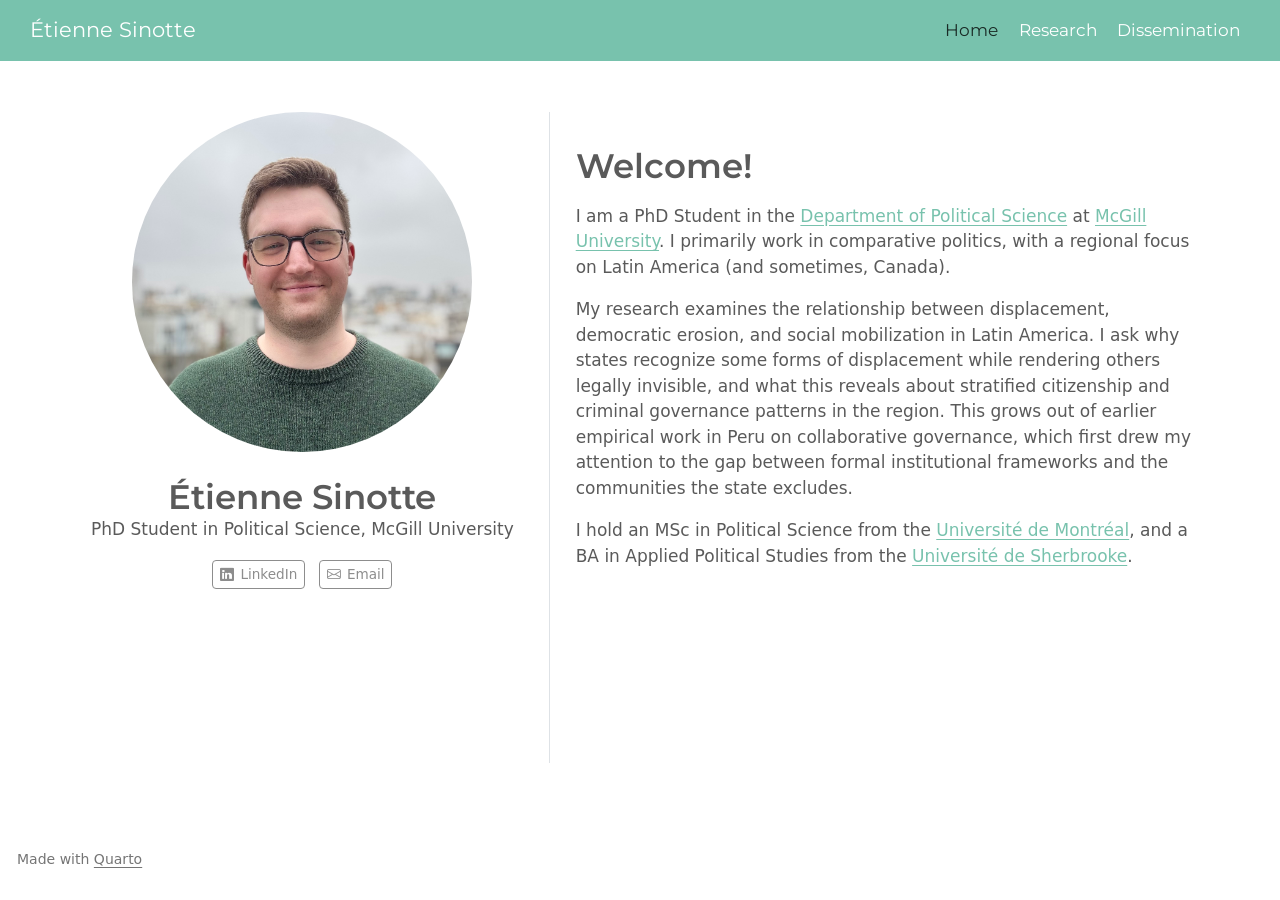
==== docs/index.html @ b6ebe24f "add dissemination page and posts" ====
<!DOCTYPE html>
<html xmlns="http://www.w3.org/1999/xhtml" lang="en" xml:lang="en"><head>

<meta charset="utf-8">
<meta name="generator" content="quarto-1.4.555">

<meta name="viewport" content="width=device-width, initial-scale=1.0, user-scalable=yes">

<meta name="description" content="PhD Student in Political Science, McGill University">

<title>Étienne Sinotte</title>
<style>
code{white-space: pre-wrap;}
span.smallcaps{font-variant: small-caps;}
div.columns{display: flex; gap: min(4vw, 1.5em);}
div.column{flex: auto; overflow-x: auto;}
div.hanging-indent{margin-left: 1.5em; text-indent: -1.5em;}
ul.task-list{list-style: none;}
ul.task-list li input[type="checkbox"] {
  width: 0.8em;
  margin: 0 0.8em 0.2em -1em; /* quarto-specific, see https://github.com/quarto-dev/quarto-cli/issues/4556 */ 
  vertical-align: middle;
}
</style>


<script src="site_libs/quarto-nav/quarto-nav.js"></script>
<script src="site_libs/clipboard/clipboard.min.js"></script>
<script src="site_libs/quarto-html/quarto.js"></script>
<script src="site_libs/quarto-html/popper.min.js"></script>
<script src="site_libs/quarto-html/tippy.umd.min.js"></script>
<link href="site_libs/quarto-html/tippy.css" rel="stylesheet">
<link href="site_libs/quarto-html/quarto-syntax-highlighting.css" rel="stylesheet" id="quarto-text-highlighting-styles">
<script src="site_libs/bootstrap/bootstrap.min.js"></script>
<link href="site_libs/bootstrap/bootstrap-icons.css" rel="stylesheet">
<link href="site_libs/bootstrap/bootstrap.min.css" rel="stylesheet" id="quarto-bootstrap" data-mode="light">
<script id="quarto-search-options" type="application/json">{
  "language": {
    "search-no-results-text": "No results",
    "search-matching-documents-text": "matching documents",
    "search-copy-link-title": "Copy link to search",
    "search-hide-matches-text": "Hide additional matches",
    "search-more-match-text": "more match in this document",
    "search-more-matches-text": "more matches in this document",
    "search-clear-button-title": "Clear",
    "search-text-placeholder": "",
    "search-detached-cancel-button-title": "Cancel",
    "search-submit-button-title": "Submit",
    "search-label": "Search"
  }
}</script>


</head>

<body class="nav-fixed">

<div id="quarto-search-results"></div>
  <header id="quarto-header" class="headroom fixed-top">
    <nav class="navbar navbar-expand-lg " data-bs-theme="dark">
      <div class="navbar-container container-fluid">
      <div class="navbar-brand-container mx-auto">
    <a class="navbar-brand" href="./index.html">
    <span class="navbar-title">Étienne Sinotte</span>
    </a>
  </div>
          <button class="navbar-toggler" type="button" data-bs-toggle="collapse" data-bs-target="#navbarCollapse" aria-controls="navbarCollapse" aria-expanded="false" aria-label="Toggle navigation" onclick="if (window.quartoToggleHeadroom) { window.quartoToggleHeadroom(); }">
  <span class="navbar-toggler-icon"></span>
</button>
          <div class="collapse navbar-collapse" id="navbarCollapse">
            <ul class="navbar-nav navbar-nav-scroll ms-auto">
  <li class="nav-item">
    <a class="nav-link active" href="./index.html" aria-current="page"> 
<span class="menu-text">Home</span></a>
  </li>  
  <li class="nav-item">
    <a class="nav-link" href="./research.html"> 
<span class="menu-text">Research</span></a>
  </li>  
  <li class="nav-item">
    <a class="nav-link" href="./dissemination.html"> 
<span class="menu-text">Dissemination</span></a>
  </li>  
</ul>
          </div> <!-- /navcollapse -->
          <div class="quarto-navbar-tools">
</div>
      </div> <!-- /container-fluid -->
    </nav>
</header>
<!-- content -->
<div id="quarto-content" class="quarto-container page-columns page-rows-contents page-layout-full page-navbar">
<!-- sidebar -->
<!-- margin-sidebar -->
    
<!-- main -->
<div class="quarto-about-trestles content column-page">
  <div class="about-entity">
    <img src="assets/main_photo.jpeg" class="about-image
  round " style="height: 20em; width: 20em;">
<header id="title-block-header" class="quarto-title-block default">
<div class="quarto-title">
<h1 class="title">Étienne Sinotte</h1>
</div>
<div>
  <div class="description">
    PhD Student in Political Science, McGill University
  </div>
</div>
<div class="quarto-title-meta column-page">
  </div>
</header>
    <div class="about-links">
  <a href="https://www.linkedin.com/in/etiennesinotte/" class="about-link" rel="" target="">
    <i class="bi bi-linkedin"></i>
     <span class="about-link-text">LinkedIn</span>
  </a>
  <a href="mailto:etienne.sinotte@mail.mcgill.ca" class="about-link" rel="" target="">
    <i class="bi bi-envelope"></i>
     <span class="about-link-text">Email</span>
  </a>
</div>
  </div>
  <div class="about-contents"><main class="content column-page" id="quarto-document-content">
<section id="welcome" class="level1">
<h1>Welcome!</h1>
<p>I am a PhD Student in the <a href="https://www.mcgill.ca/politicalscience/">Department of Political Science</a> at <a href="https://www.mcgill.ca/">McGill University</a>. I primarily work in comparative politics, with a regional focus on Latin America (and sometimes, Canada).</p>
<p>My research examines the relationship between displacement, democratic erosion, and social mobilization in Latin America. I ask why states recognize some forms of displacement while rendering others legally invisible, and what this reveals about stratified citizenship and criminal governance patterns in the region. This grows out of earlier empirical work in Peru on collaborative governance, which first drew my attention to the gap between formal institutional frameworks and the communities the state excludes.</p>
<p>I hold an MSc in Political Science from the <a href="https://pol.umontreal.ca/accueil/">Université de Montréal</a>, and a BA in Applied Political Studies from the <a href="https://www.usherbrooke.ca/politique-appliquee/">Université de Sherbrooke</a>.</p>


</section>
</main></div>
</div>
 <!-- /main -->
<script id="quarto-html-after-body" type="application/javascript">
window.document.addEventListener("DOMContentLoaded", function (event) {
  const toggleBodyColorMode = (bsSheetEl) => {
    const mode = bsSheetEl.getAttribute("data-mode");
    const bodyEl = window.document.querySelector("body");
    if (mode === "dark") {
      bodyEl.classList.add("quarto-dark");
      bodyEl.classList.remove("quarto-light");
    } else {
      bodyEl.classList.add("quarto-light");
      bodyEl.classList.remove("quarto-dark");
    }
  }
  const toggleBodyColorPrimary = () => {
    const bsSheetEl = window.document.querySelector("link#quarto-bootstrap");
    if (bsSheetEl) {
      toggleBodyColorMode(bsSheetEl);
    }
  }
  toggleBodyColorPrimary();  
  const isCodeAnnotation = (el) => {
    for (const clz of el.classList) {
      if (clz.startsWith('code-annotation-')) {                     
        return true;
      }
    }
    return false;
  }
  const clipboard = new window.ClipboardJS('.code-copy-button', {
    text: function(trigger) {
      const codeEl = trigger.previousElementSibling.cloneNode(true);
      for (const childEl of codeEl.children) {
        if (isCodeAnnotation(childEl)) {
          childEl.remove();
        }
      }
      return codeEl.innerText;
    }
  });
  clipboard.on('success', function(e) {
    // button target
    const button = e.trigger;
    // don't keep focus
    button.blur();
    // flash "checked"
    button.classList.add('code-copy-button-checked');
    var currentTitle = button.getAttribute("title");
    button.setAttribute("title", "Copied!");
    let tooltip;
    if (window.bootstrap) {
      button.setAttribute("data-bs-toggle", "tooltip");
      button.setAttribute("data-bs-placement", "left");
      button.setAttribute("data-bs-title", "Copied!");
      tooltip = new bootstrap.Tooltip(button, 
        { trigger: "manual", 
          customClass: "code-copy-button-tooltip",
          offset: [0, -8]});
      tooltip.show();    
    }
    setTimeout(function() {
      if (tooltip) {
        tooltip.hide();
        button.removeAttribute("data-bs-title");
        button.removeAttribute("data-bs-toggle");
        button.removeAttribute("data-bs-placement");
      }
      button.setAttribute("title", currentTitle);
      button.classList.remove('code-copy-button-checked');
    }, 1000);
    // clear code selection
    e.clearSelection();
  });
    var localhostRegex = new RegExp(/^(?:http|https):\/\/localhost\:?[0-9]*\//);
    var mailtoRegex = new RegExp(/^mailto:/);
      var filterRegex = new RegExp('/' + window.location.host + '/');
    var isInternal = (href) => {
        return filterRegex.test(href) || localhostRegex.test(href) || mailtoRegex.test(href);
    }
    // Inspect non-navigation links and adorn them if external
 	var links = window.document.querySelectorAll('a[href]:not(.nav-link):not(.navbar-brand):not(.toc-action):not(.sidebar-link):not(.sidebar-item-toggle):not(.pagination-link):not(.no-external):not([aria-hidden]):not(.dropdown-item):not(.quarto-navigation-tool)');
    for (var i=0; i<links.length; i++) {
      const link = links[i];
      if (!isInternal(link.href)) {
        // undo the damage that might have been done by quarto-nav.js in the case of
        // links that we want to consider external
        if (link.dataset.originalHref !== undefined) {
          link.href = link.dataset.originalHref;
        }
      }
    }
  function tippyHover(el, contentFn, onTriggerFn, onUntriggerFn) {
    const config = {
      allowHTML: true,
      maxWidth: 500,
      delay: 100,
      arrow: false,
      appendTo: function(el) {
          return el.parentElement;
      },
      interactive: true,
      interactiveBorder: 10,
      theme: 'quarto',
      placement: 'bottom-start',
    };
    if (contentFn) {
      config.content = contentFn;
    }
    if (onTriggerFn) {
      config.onTrigger = onTriggerFn;
    }
    if (onUntriggerFn) {
      config.onUntrigger = onUntriggerFn;
    }
    window.tippy(el, config); 
  }
  const noterefs = window.document.querySelectorAll('a[role="doc-noteref"]');
  for (var i=0; i<noterefs.length; i++) {
    const ref = noterefs[i];
    tippyHover(ref, function() {
      // use id or data attribute instead here
      let href = ref.getAttribute('data-footnote-href') || ref.getAttribute('href');
      try { href = new URL(href).hash; } catch {}
      const id = href.replace(/^#\/?/, "");
      const note = window.document.getElementById(id);
      if (note) {
        return note.innerHTML;
      } else {
        return "";
      }
    });
  }
  const xrefs = window.document.querySelectorAll('a.quarto-xref');
  const processXRef = (id, note) => {
    // Strip column container classes
    const stripColumnClz = (el) => {
      el.classList.remove("page-full", "page-columns");
      if (el.children) {
        for (const child of el.children) {
          stripColumnClz(child);
        }
      }
    }
    stripColumnClz(note)
    if (id === null || id.startsWith('sec-')) {
      // Special case sections, only their first couple elements
      const container = document.createElement("div");
      if (note.children && note.children.length > 2) {
        container.appendChild(note.children[0].cloneNode(true));
        for (let i = 1; i < note.children.length; i++) {
          const child = note.children[i];
          if (child.tagName === "P" && child.innerText === "") {
            continue;
          } else {
            container.appendChild(child.cloneNode(true));
            break;
          }
        }
        if (window.Quarto?.typesetMath) {
          window.Quarto.typesetMath(container);
        }
        return container.innerHTML
      } else {
        if (window.Quarto?.typesetMath) {
          window.Quarto.typesetMath(note);
        }
        return note.innerHTML;
      }
    } else {
      // Remove any anchor links if they are present
      const anchorLink = note.querySelector('a.anchorjs-link');
      if (anchorLink) {
        anchorLink.remove();
      }
      if (window.Quarto?.typesetMath) {
        window.Quarto.typesetMath(note);
      }
      // TODO in 1.5, we should make sure this works without a callout special case
      if (note.classList.contains("callout")) {
        return note.outerHTML;
      } else {
        return note.innerHTML;
      }
    }
  }
  for (var i=0; i<xrefs.length; i++) {
    const xref = xrefs[i];
    tippyHover(xref, undefined, function(instance) {
      instance.disable();
      let url = xref.getAttribute('href');
      let hash = undefined; 
      if (url.startsWith('#')) {
        hash = url;
      } else {
        try { hash = new URL(url).hash; } catch {}
      }
      if (hash) {
        const id = hash.replace(/^#\/?/, "");
        const note = window.document.getElementById(id);
        if (note !== null) {
          try {
            const html = processXRef(id, note.cloneNode(true));
            instance.setContent(html);
          } finally {
            instance.enable();
            instance.show();
          }
        } else {
          // See if we can fetch this
          fetch(url.split('#')[0])
          .then(res => res.text())
          .then(html => {
            const parser = new DOMParser();
            const htmlDoc = parser.parseFromString(html, "text/html");
            const note = htmlDoc.getElementById(id);
            if (note !== null) {
              const html = processXRef(id, note);
              instance.setContent(html);
            } 
          }).finally(() => {
            instance.enable();
            instance.show();
          });
        }
      } else {
        // See if we can fetch a full url (with no hash to target)
        // This is a special case and we should probably do some content thinning / targeting
        fetch(url)
        .then(res => res.text())
        .then(html => {
          const parser = new DOMParser();
          const htmlDoc = parser.parseFromString(html, "text/html");
          const note = htmlDoc.querySelector('main.content');
          if (note !== null) {
            // This should only happen for chapter cross references
            // (since there is no id in the URL)
            // remove the first header
            if (note.children.length > 0 && note.children[0].tagName === "HEADER") {
              note.children[0].remove();
            }
            const html = processXRef(null, note);
            instance.setContent(html);
          } 
        }).finally(() => {
          instance.enable();
          instance.show();
        });
      }
    }, function(instance) {
    });
  }
      let selectedAnnoteEl;
      const selectorForAnnotation = ( cell, annotation) => {
        let cellAttr = 'data-code-cell="' + cell + '"';
        let lineAttr = 'data-code-annotation="' +  annotation + '"';
        const selector = 'span[' + cellAttr + '][' + lineAttr + ']';
        return selector;
      }
      const selectCodeLines = (annoteEl) => {
        const doc = window.document;
        const targetCell = annoteEl.getAttribute("data-target-cell");
        const targetAnnotation = annoteEl.getAttribute("data-target-annotation");
        const annoteSpan = window.document.querySelector(selectorForAnnotation(targetCell, targetAnnotation));
        const lines = annoteSpan.getAttribute("data-code-lines").split(",");
        const lineIds = lines.map((line) => {
          return targetCell + "-" + line;
        })
        let top = null;
        let height = null;
        let parent = null;
        if (lineIds.length > 0) {
            //compute the position of the single el (top and bottom and make a div)
            const el = window.document.getElementById(lineIds[0]);
            top = el.offsetTop;
            height = el.offsetHeight;
            parent = el.parentElement.parentElement;
          if (lineIds.length > 1) {
            const lastEl = window.document.getElementById(lineIds[lineIds.length - 1]);
            const bottom = lastEl.offsetTop + lastEl.offsetHeight;
            height = bottom - top;
          }
          if (top !== null && height !== null && parent !== null) {
            // cook up a div (if necessary) and position it 
            let div = window.document.getElementById("code-annotation-line-highlight");
            if (div === null) {
              div = window.document.createElement("div");
              div.setAttribute("id", "code-annotation-line-highlight");
              div.style.position = 'absolute';
              parent.appendChild(div);
            }
            div.style.top = top - 2 + "px";
            div.style.height = height + 4 + "px";
            div.style.left = 0;
            let gutterDiv = window.document.getElementById("code-annotation-line-highlight-gutter");
            if (gutterDiv === null) {
              gutterDiv = window.document.createElement("div");
              gutterDiv.setAttribute("id", "code-annotation-line-highlight-gutter");
              gutterDiv.style.position = 'absolute';
              const codeCell = window.document.getElementById(targetCell);
              const gutter = codeCell.querySelector('.code-annotation-gutter');
              gutter.appendChild(gutterDiv);
            }
            gutterDiv.style.top = top - 2 + "px";
            gutterDiv.style.height = height + 4 + "px";
          }
          selectedAnnoteEl = annoteEl;
        }
      };
      const unselectCodeLines = () => {
        const elementsIds = ["code-annotation-line-highlight", "code-annotation-line-highlight-gutter"];
        elementsIds.forEach((elId) => {
          const div = window.document.getElementById(elId);
          if (div) {
            div.remove();
          }
        });
        selectedAnnoteEl = undefined;
      };
        // Handle positioning of the toggle
    window.addEventListener(
      "resize",
      throttle(() => {
        elRect = undefined;
        if (selectedAnnoteEl) {
          selectCodeLines(selectedAnnoteEl);
        }
      }, 10)
    );
    function throttle(fn, ms) {
    let throttle = false;
    let timer;
      return (...args) => {
        if(!throttle) { // first call gets through
            fn.apply(this, args);
            throttle = true;
        } else { // all the others get throttled
            if(timer) clearTimeout(timer); // cancel #2
            timer = setTimeout(() => {
              fn.apply(this, args);
              timer = throttle = false;
            }, ms);
        }
      };
    }
      // Attach click handler to the DT
      const annoteDls = window.document.querySelectorAll('dt[data-target-cell]');
      for (const annoteDlNode of annoteDls) {
        annoteDlNode.addEventListener('click', (event) => {
          const clickedEl = event.target;
          if (clickedEl !== selectedAnnoteEl) {
            unselectCodeLines();
            const activeEl = window.document.querySelector('dt[data-target-cell].code-annotation-active');
            if (activeEl) {
              activeEl.classList.remove('code-annotation-active');
            }
            selectCodeLines(clickedEl);
            clickedEl.classList.add('code-annotation-active');
          } else {
            // Unselect the line
            unselectCodeLines();
            clickedEl.classList.remove('code-annotation-active');
          }
        });
      }
  const findCites = (el) => {
    const parentEl = el.parentElement;
    if (parentEl) {
      const cites = parentEl.dataset.cites;
      if (cites) {
        return {
          el,
          cites: cites.split(' ')
        };
      } else {
        return findCites(el.parentElement)
      }
    } else {
      return undefined;
    }
  };
  var bibliorefs = window.document.querySelectorAll('a[role="doc-biblioref"]');
  for (var i=0; i<bibliorefs.length; i++) {
    const ref = bibliorefs[i];
    const citeInfo = findCites(ref);
    if (citeInfo) {
      tippyHover(citeInfo.el, function() {
        var popup = window.document.createElement('div');
        citeInfo.cites.forEach(function(cite) {
          var citeDiv = window.document.createElement('div');
          citeDiv.classList.add('hanging-indent');
          citeDiv.classList.add('csl-entry');
          var biblioDiv = window.document.getElementById('ref-' + cite);
          if (biblioDiv) {
            citeDiv.innerHTML = biblioDiv.innerHTML;
          }
          popup.appendChild(citeDiv);
        });
        return popup.innerHTML;
      });
    }
  }
});
</script>
</div> <!-- /content -->
<footer class="footer">
  <div class="nav-footer">
    <div class="nav-footer-left">
<p>Made with <a href="https://quarto.org/">Quarto</a></p>
</div>   
    <div class="nav-footer-center">
      &nbsp;
    </div>
    <div class="nav-footer-right">
      &nbsp;
    </div>
  </div>
</footer>




</body></html>
---- docs/site_libs/quarto-html/tippy.css ----
.tippy-box[data-animation=fade][data-state=hidden]{opacity:0}[data-tippy-root]{max-width:calc(100vw - 10px)}.tippy-box{position:relative;background-color:#333;color:#fff;border-radius:4px;font-size:14px;line-height:1.4;white-space:normal;outline:0;transition-property:transform,visibility,opacity}.tippy-box[data-placement^=top]>.tippy-arrow{bottom:0}.tippy-box[data-placement^=top]>.tippy-arrow:before{bottom:-7px;left:0;border-width:8px 8px 0;border-top-color:initial;transform-origin:center top}.tippy-box[data-placement^=bottom]>.tippy-arrow{top:0}.tippy-box[data-placement^=bottom]>.tippy-arrow:before{top:-7px;left:0;border-width:0 8px 8px;border-bottom-color:initial;transform-origin:center bottom}.tippy-box[data-placement^=left]>.tippy-arrow{right:0}.tippy-box[data-placement^=left]>.tippy-arrow:before{border-width:8px 0 8px 8px;border-left-color:initial;right:-7px;transform-origin:center left}.tippy-box[data-placement^=right]>.tippy-arrow{left:0}.tippy-box[data-placement^=right]>.tippy-arrow:before{left:-7px;border-width:8px 8px 8px 0;border-right-color:initial;transform-origin:center right}.tippy-box[data-inertia][data-state=visible]{transition-timing-function:cubic-bezier(.54,1.5,.38,1.11)}.tippy-arrow{width:16px;height:16px;color:#333}.tippy-arrow:before{content:"";position:absolute;border-color:transparent;border-style:solid}.tippy-content{position:relative;padding:5px 9px;z-index:1}
---- docs/site_libs/quarto-html/quarto-syntax-highlighting.css ----
/* quarto syntax highlight colors */
:root {
  --quarto-hl-ot-color: #003B4F;
  --quarto-hl-at-color: #657422;
  --quarto-hl-ss-color: #20794D;
  --quarto-hl-an-color: #5E5E5E;
  --quarto-hl-fu-color: #4758AB;
  --quarto-hl-st-color: #20794D;
  --quarto-hl-cf-color: #003B4F;
  --quarto-hl-op-color: #5E5E5E;
  --quarto-hl-er-color: #AD0000;
  --quarto-hl-bn-color: #AD0000;
  --quarto-hl-al-color: #AD0000;
  --quarto-hl-va-color: #111111;
  --quarto-hl-bu-color: inherit;
  --quarto-hl-ex-color: inherit;
  --quarto-hl-pp-color: #AD0000;
  --quarto-hl-in-color: #5E5E5E;
  --quarto-hl-vs-color: #20794D;
  --quarto-hl-wa-color: #5E5E5E;
  --quarto-hl-do-color: #5E5E5E;
  --quarto-hl-im-color: #00769E;
  --quarto-hl-ch-color: #20794D;
  --quarto-hl-dt-color: #AD0000;
  --quarto-hl-fl-color: #AD0000;
  --quarto-hl-co-color: #5E5E5E;
  --quarto-hl-cv-color: #5E5E5E;
  --quarto-hl-cn-color: #8f5902;
  --quarto-hl-sc-color: #5E5E5E;
  --quarto-hl-dv-color: #AD0000;
  --quarto-hl-kw-color: #003B4F;
}

/* other quarto variables */
:root {
  --quarto-font-monospace: SFMono-Regular, Menlo, Monaco, Consolas, "Liberation Mono", "Courier New", monospace;
}

pre > code.sourceCode > span {
  color: #003B4F;
}

code span {
  color: #003B4F;
}

code.sourceCode > span {
  color: #003B4F;
}

div.sourceCode,
div.sourceCode pre.sourceCode {
  color: #003B4F;
}

code span.ot {
  color: #003B4F;
  font-style: inherit;
}

code span.at {
  color: #657422;
  font-style: inherit;
}

code span.ss {
  color: #20794D;
  font-style: inherit;
}

code span.an {
  color: #5E5E5E;
  font-style: inherit;
}

code span.fu {
  color: #4758AB;
  font-style: inherit;
}

code span.st {
  color: #20794D;
  font-style: inherit;
}

code span.cf {
  color: #003B4F;
  font-style: inherit;
}

code span.op {
  color: #5E5E5E;
  font-style: inherit;
}

code span.er {
  color: #AD0000;
  font-style: inherit;
}

code span.bn {
  color: #AD0000;
  font-style: inherit;
}

code span.al {
  color: #AD0000;
  font-style: inherit;
}

code span.va {
  color: #111111;
  font-style: inherit;
}

code span.bu {
  font-style: inherit;
}

code span.ex {
  font-style: inherit;
}

code span.pp {
  color: #AD0000;
  font-style: inherit;
}

code span.in {
  color: #5E5E5E;
  font-style: inherit;
}

code span.vs {
  color: #20794D;
  font-style: inherit;
}

code span.wa {
  color: #5E5E5E;
  font-style: italic;
}

code span.do {
  color: #5E5E5E;
  font-style: italic;
}

code span.im {
  color: #00769E;
  font-style: inherit;
}

code span.ch {
  color: #20794D;
  font-style: inherit;
}

code span.dt {
  color: #AD0000;
  font-style: inherit;
}

code span.fl {
  color: #AD0000;
  font-style: inherit;
}

code span.co {
  color: #5E5E5E;
  font-style: inherit;
}

code span.cv {
  color: #5E5E5E;
  font-style: italic;
}

code span.cn {
  color: #8f5902;
  font-style: inherit;
}

code span.sc {
  color: #5E5E5E;
  font-style: inherit;
}

code span.dv {
  color: #AD0000;
  font-style: inherit;
}

code span.kw {
  color: #003B4F;
  font-style: inherit;
}

.prevent-inlining {
  content: "</";
}

/*# sourceMappingURL=debc5d5d77c3f9108843748ff7464032.css.map */
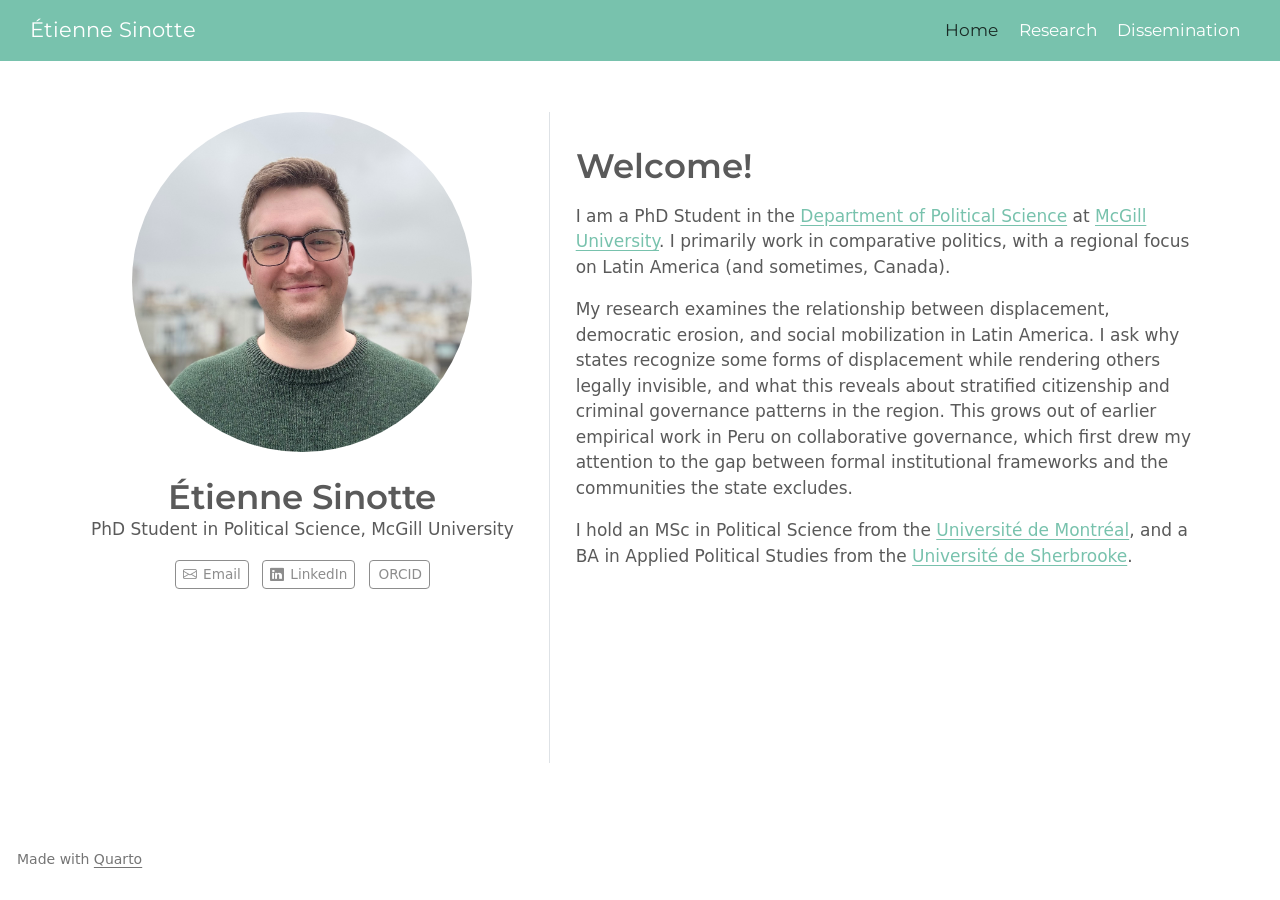
==== commit d92b48b8: "corrections research page" ====
--- a/docs/index.html
+++ b/docs/index.html
@@ -111,13 +111,17 @@
   </div>
 </header>
     <div class="about-links">
+  <a href="mailto:etienne.sinotte@mail.mcgill.ca" class="about-link" rel="" target="">
+    <i class="bi bi-envelope"></i>
+     <span class="about-link-text">Email</span>
+  </a>
   <a href="https://www.linkedin.com/in/etiennesinotte/" class="about-link" rel="" target="">
     <i class="bi bi-linkedin"></i>
      <span class="about-link-text">LinkedIn</span>
   </a>
-  <a href="mailto:etienne.sinotte@mail.mcgill.ca" class="about-link" rel="" target="">
-    <i class="bi bi-envelope"></i>
-     <span class="about-link-text">Email</span>
+  <a href="https://orcid.org/0000-0002-1198-8232" class="about-link" rel="" target="">
+    <i class="bi bi-orcid"></i>
+     <span class="about-link-text">ORCID</span>
   </a>
 </div>
   </div>
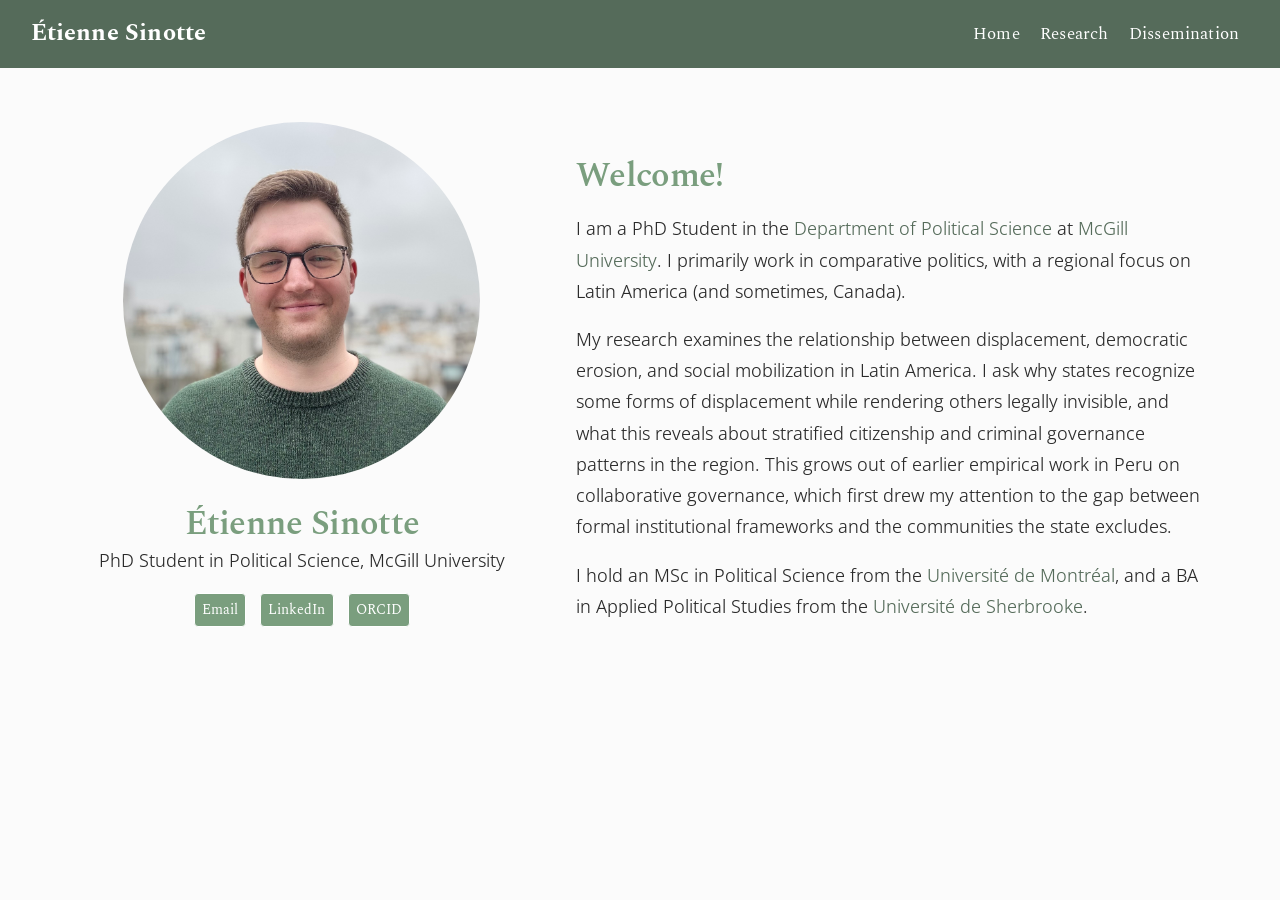
==== commit b53f4d45: "graphic overhaul" ====
--- a/docs/index.html
+++ b/docs/index.html
@@ -540,19 +540,6 @@
 });
 </script>
 </div> <!-- /content -->
-<footer class="footer">
-  <div class="nav-footer">
-    <div class="nav-footer-left">
-<p>Made with <a href="https://quarto.org/">Quarto</a></p>
-</div>   
-    <div class="nav-footer-center">
-      &nbsp;
-    </div>
-    <div class="nav-footer-right">
-      &nbsp;
-    </div>
-  </div>
-</footer>
 
 
 
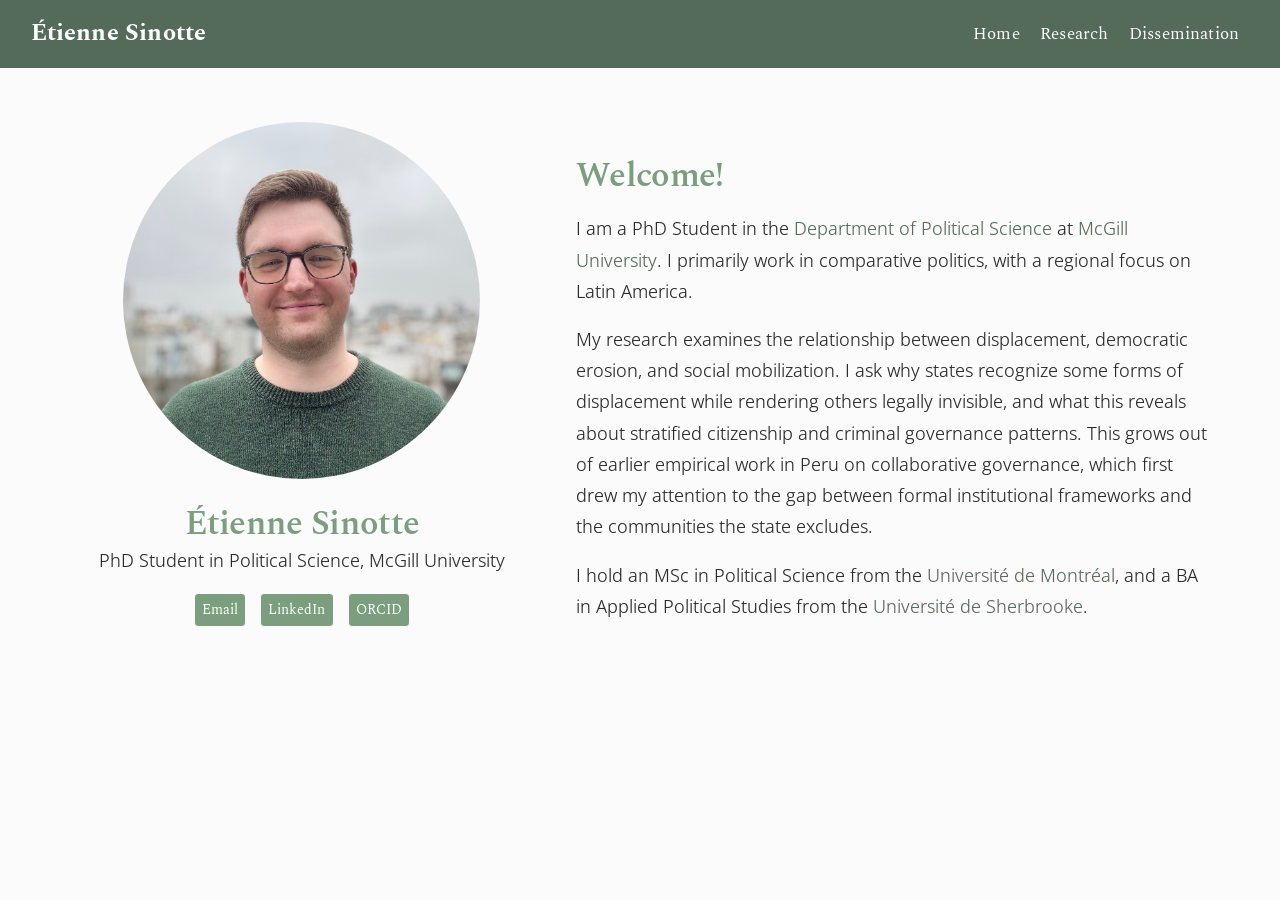
==== commit 0f746707: "graphic overhaul" ====
--- a/docs/index.html
+++ b/docs/index.html
@@ -128,8 +128,8 @@
   <div class="about-contents"><main class="content column-page" id="quarto-document-content">
 <section id="welcome" class="level1">
 <h1>Welcome!</h1>
-<p>I am a PhD Student in the <a href="https://www.mcgill.ca/politicalscience/">Department of Political Science</a> at <a href="https://www.mcgill.ca/">McGill University</a>. I primarily work in comparative politics, with a regional focus on Latin America (and sometimes, Canada).</p>
-<p>My research examines the relationship between displacement, democratic erosion, and social mobilization in Latin America. I ask why states recognize some forms of displacement while rendering others legally invisible, and what this reveals about stratified citizenship and criminal governance patterns in the region. This grows out of earlier empirical work in Peru on collaborative governance, which first drew my attention to the gap between formal institutional frameworks and the communities the state excludes.</p>
+<p>I am a PhD Student in the <a href="https://www.mcgill.ca/politicalscience/">Department of Political Science</a> at <a href="https://www.mcgill.ca/">McGill University</a>. I primarily work in comparative politics, with a regional focus on Latin America.</p>
+<p>My research examines the relationship between displacement, democratic erosion, and social mobilization. I ask why states recognize some forms of displacement while rendering others legally invisible, and what this reveals about stratified citizenship and criminal governance patterns. This grows out of earlier empirical work in Peru on collaborative governance, which first drew my attention to the gap between formal institutional frameworks and the communities the state excludes.</p>
 <p>I hold an MSc in Political Science from the <a href="https://pol.umontreal.ca/accueil/">Université de Montréal</a>, and a BA in Applied Political Studies from the <a href="https://www.usherbrooke.ca/politique-appliquee/">Université de Sherbrooke</a>.</p>
 
 
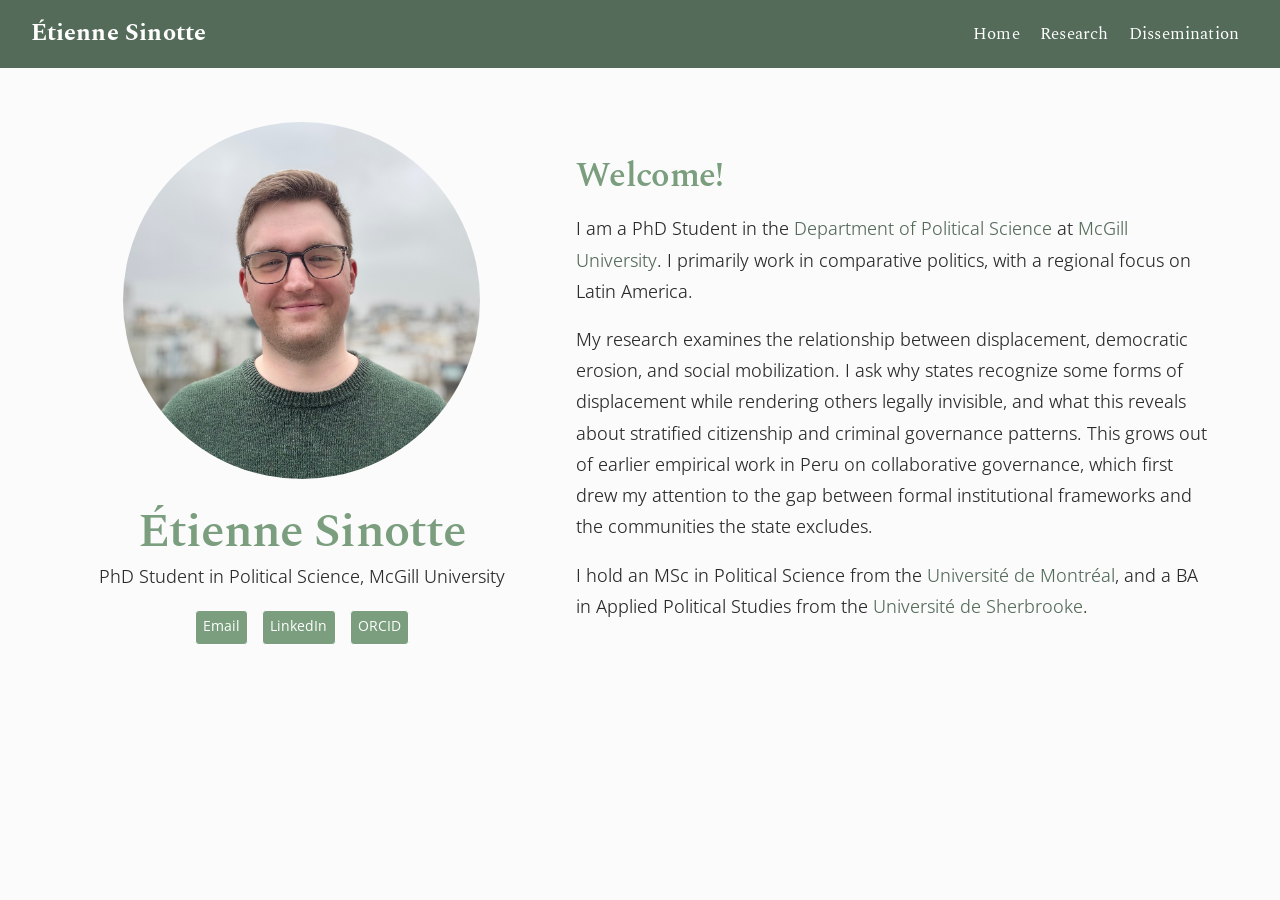
==== commit a3f931de: "favicon" ====
--- a/docs/index.html
+++ b/docs/index.html
@@ -25,6 +25,7 @@
 
 
 <script src="site_libs/quarto-nav/quarto-nav.js"></script>
+<link href="./assets/favicon.png" rel="icon" type="image/png">
 <script src="site_libs/clipboard/clipboard.min.js"></script>
 <script src="site_libs/quarto-html/quarto.js"></script>
 <script src="site_libs/quarto-html/popper.min.js"></script>
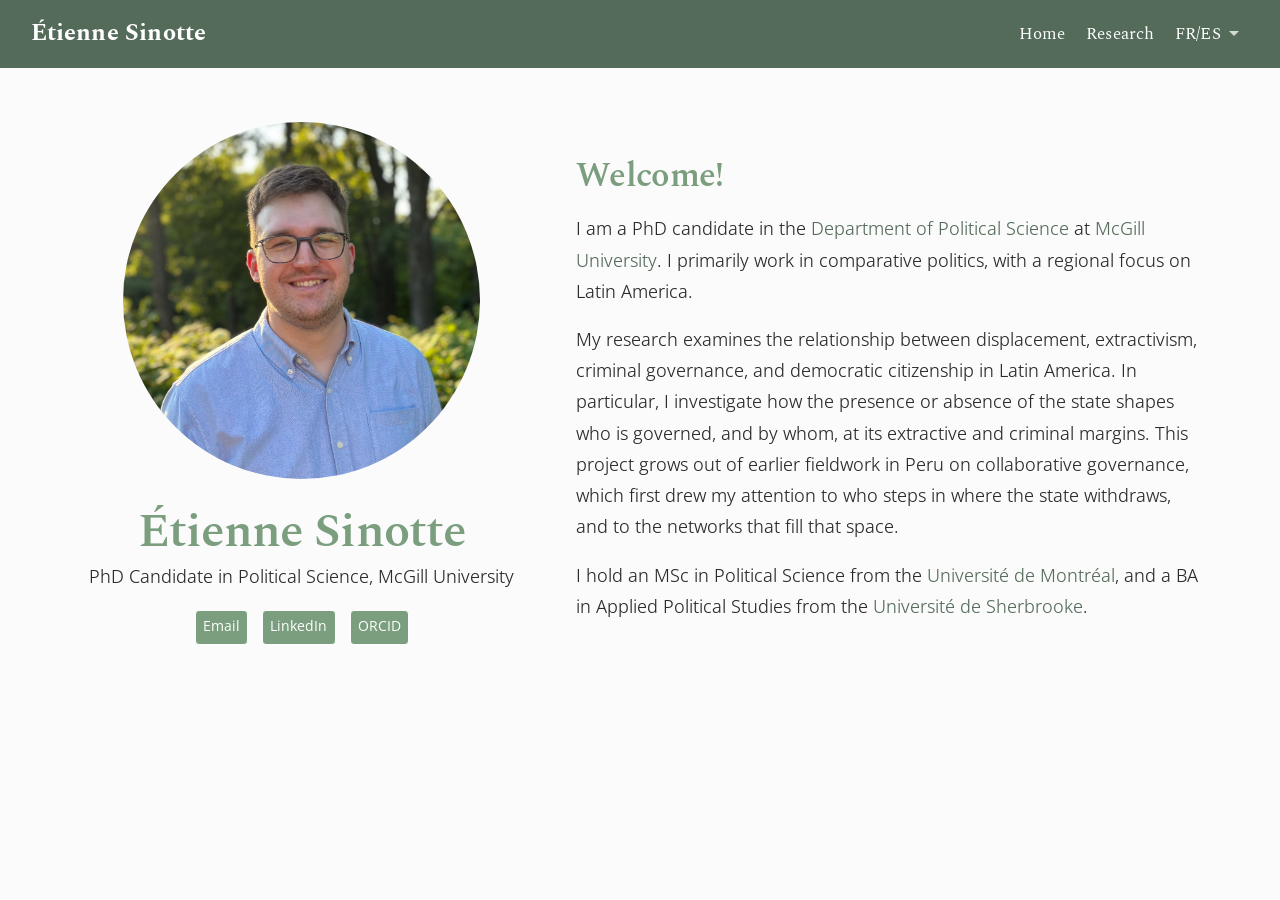
==== commit dff41c35: "reason" ====
--- a/docs/index.html
+++ b/docs/index.html
@@ -6,7 +6,7 @@
 
 <meta name="viewport" content="width=device-width, initial-scale=1.0, user-scalable=yes">
 
-<meta name="description" content="PhD Student in Political Science, McGill University">
+<meta name="description" content="PhD Candidate in Political Science, McGill University">
 
 <title>Étienne Sinotte</title>
 <style>
@@ -78,10 +78,21 @@
     <a class="nav-link" href="./research.html"> 
 <span class="menu-text">Research</span></a>
   </li>  
-  <li class="nav-item">
-    <a class="nav-link" href="./dissemination.html"> 
-<span class="menu-text">Dissemination</span></a>
+  <li class="nav-item dropdown ">
+    <a class="nav-link dropdown-toggle" href="#" id="nav-menu-fres" role="button" data-bs-toggle="dropdown" aria-expanded="false">
+ <span class="menu-text">FR/ES</span>
+    </a>
+    <ul class="dropdown-menu dropdown-menu-end" aria-labelledby="nav-menu-fres">    
+        <li>
+    <a class="dropdown-item" href="./index-fr.html">
+ <span class="dropdown-text">(FR) À propos</span></a>
   </li>  
+        <li>
+    <a class="dropdown-item" href="./index-es.html">
+ <span class="dropdown-text">(ES) Sobre mí</span></a>
+  </li>  
+    </ul>
+  </li>
 </ul>
           </div> <!-- /navcollapse -->
           <div class="quarto-navbar-tools">
@@ -105,7 +116,7 @@
 </div>
 <div>
   <div class="description">
-    PhD Student in Political Science, McGill University
+    PhD Candidate in Political Science, McGill University
   </div>
 </div>
 <div class="quarto-title-meta column-page">
@@ -129,8 +140,8 @@
   <div class="about-contents"><main class="content column-page" id="quarto-document-content">
 <section id="welcome" class="level1">
 <h1>Welcome!</h1>
-<p>I am a PhD Student in the <a href="https://www.mcgill.ca/politicalscience/">Department of Political Science</a> at <a href="https://www.mcgill.ca/">McGill University</a>. I primarily work in comparative politics, with a regional focus on Latin America.</p>
-<p>My research examines the relationship between displacement, democratic erosion, and social mobilization. I ask why states recognize some forms of displacement while rendering others legally invisible, and what this reveals about stratified citizenship and criminal governance patterns. This grows out of earlier empirical work in Peru on collaborative governance, which first drew my attention to the gap between formal institutional frameworks and the communities the state excludes.</p>
+<p>I am a PhD candidate in the <a href="https://www.mcgill.ca/politicalscience/">Department of Political Science</a> at <a href="https://www.mcgill.ca/">McGill University</a>. I primarily work in comparative politics, with a regional focus on Latin America.</p>
+<p>My research examines the relationship between displacement, extractivism, criminal governance, and democratic citizenship in Latin America. In particular, I investigate how the presence or absence of the state shapes who is governed, and by whom, at its extractive and criminal margins. This project grows out of earlier fieldwork in Peru on collaborative governance, which first drew my attention to who steps in where the state withdraws, and to the networks that fill that space.</p>
 <p>I hold an MSc in Political Science from the <a href="https://pol.umontreal.ca/accueil/">Université de Montréal</a>, and a BA in Applied Political Studies from the <a href="https://www.usherbrooke.ca/politique-appliquee/">Université de Sherbrooke</a>.</p>
 
 
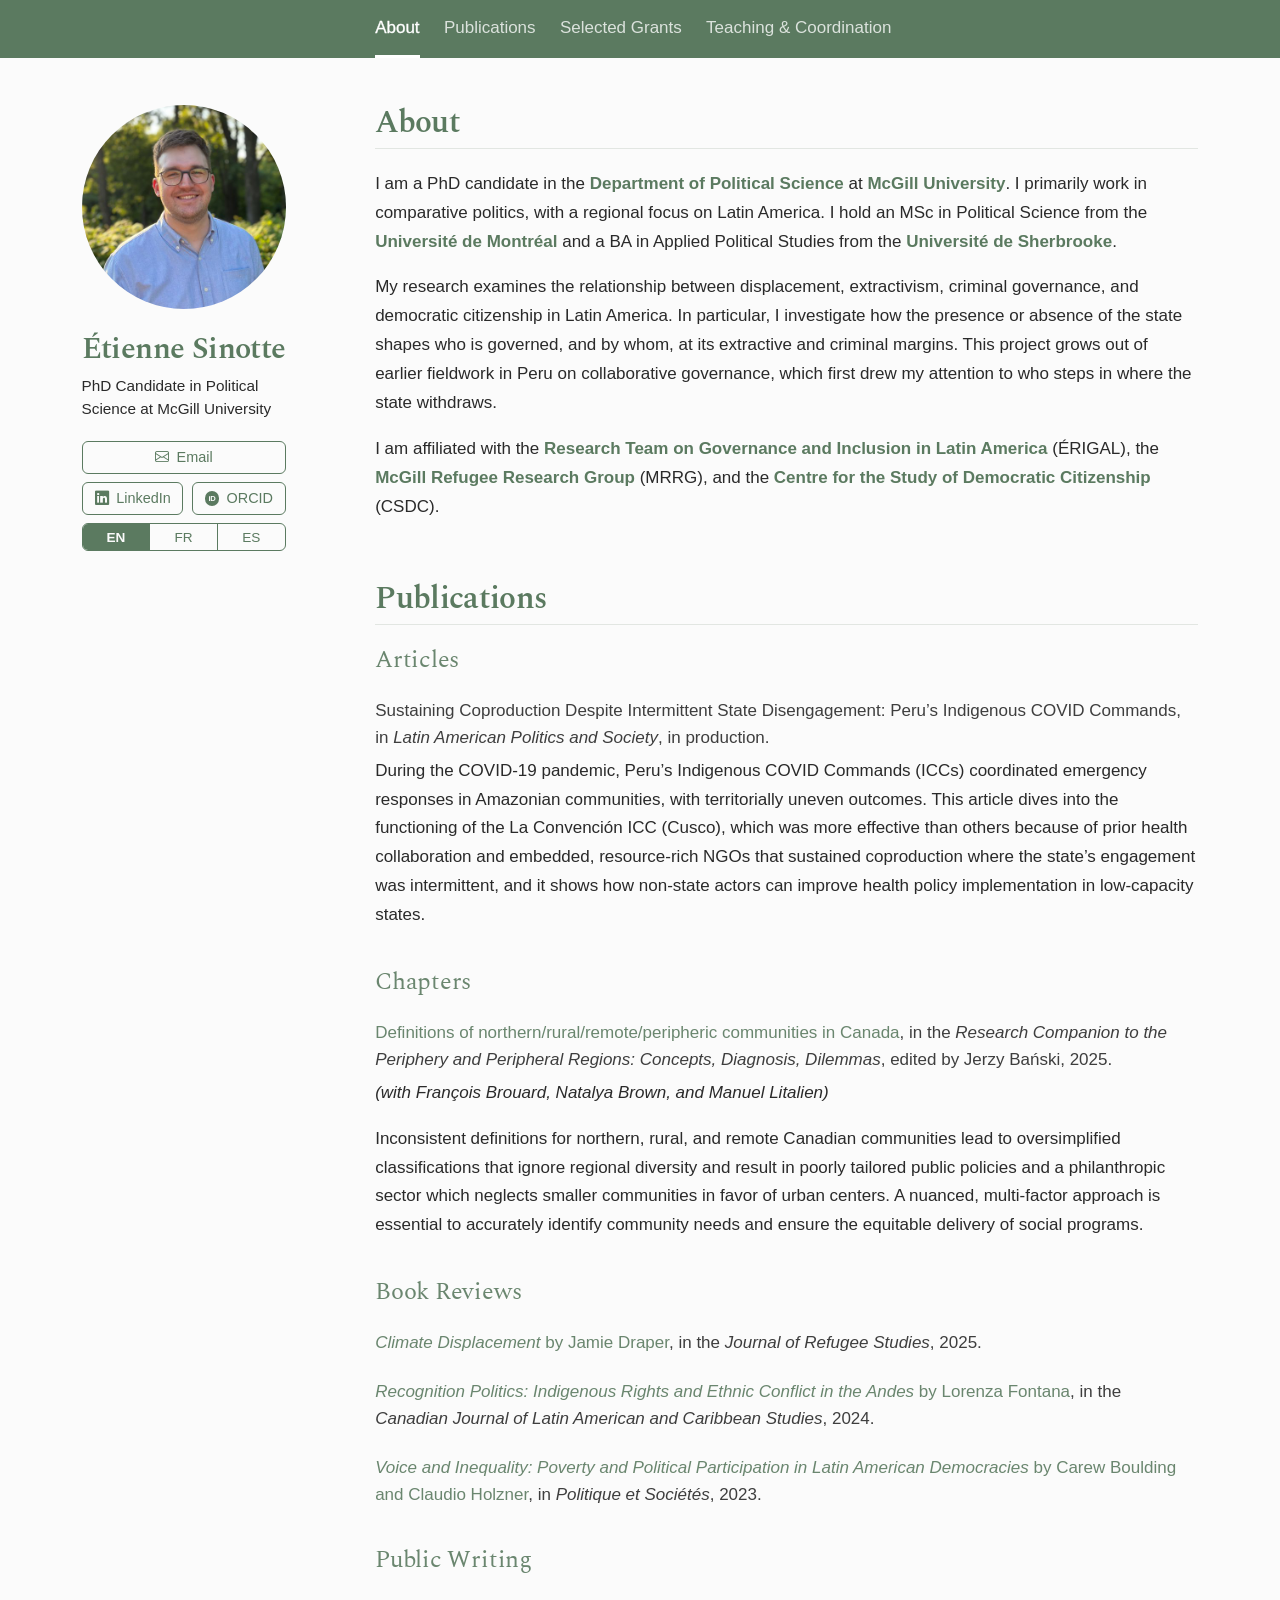
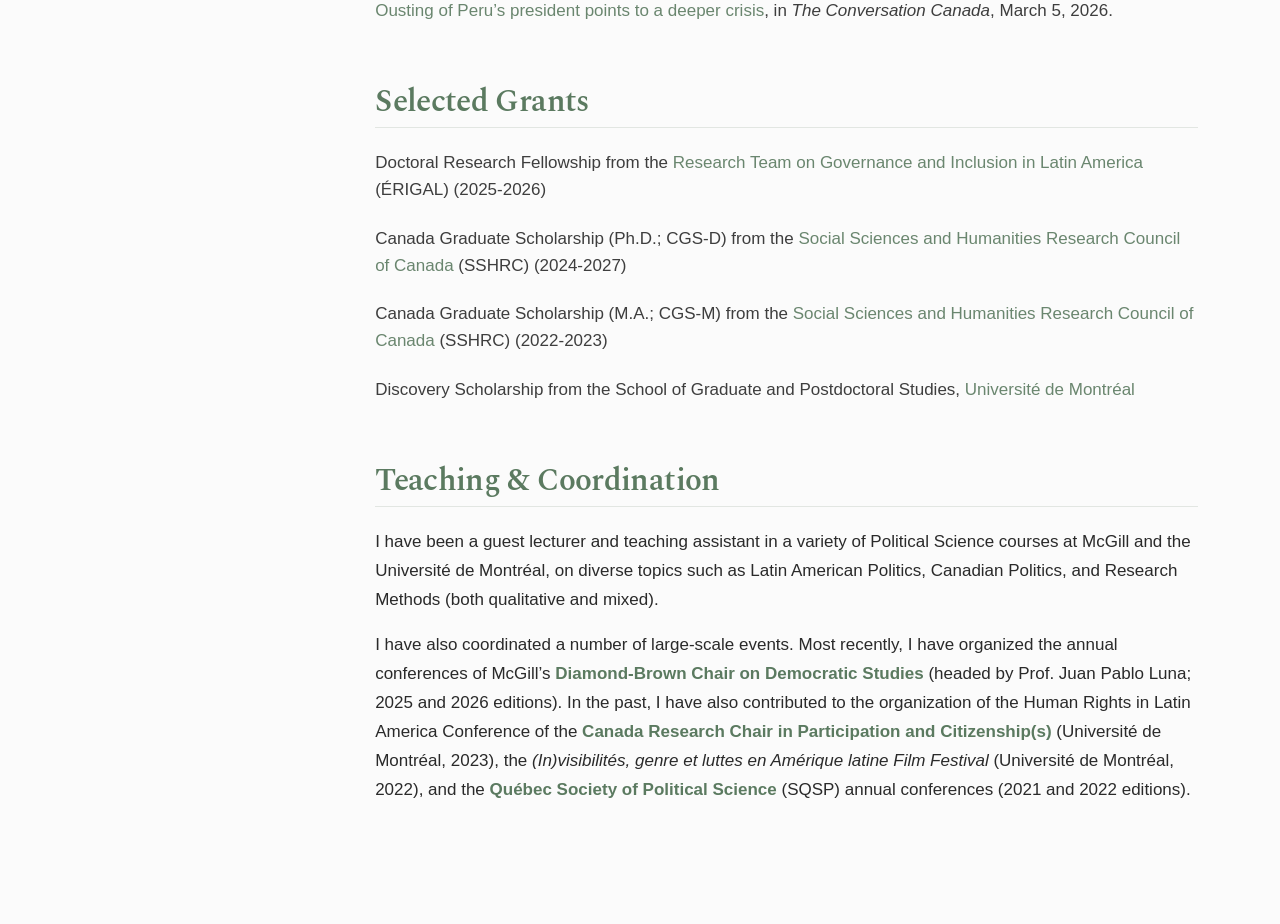
==== commit 6aed6839: "New one-page site in EN, FR and ES" ====
--- a/docs/index.html
+++ b/docs/index.html
@@ -6,7 +6,7 @@
 
 <meta name="viewport" content="width=device-width, initial-scale=1.0, user-scalable=yes">
 
-<meta name="description" content="PhD Candidate in Political Science, McGill University">
+<meta name="description" content="PhD Candidate in Political Science at McGill University">
 
 <title>Étienne Sinotte</title>
 <style>
@@ -54,101 +54,197 @@
 
 </head>
 
-<body class="nav-fixed">
+<body class="fullcontent">
 
 <div id="quarto-search-results"></div>
-  <header id="quarto-header" class="headroom fixed-top">
-    <nav class="navbar navbar-expand-lg " data-bs-theme="dark">
-      <div class="navbar-container container-fluid">
-      <div class="navbar-brand-container mx-auto">
-    <a class="navbar-brand" href="./index.html">
-    <span class="navbar-title">Étienne Sinotte</span>
-    </a>
-  </div>
-          <button class="navbar-toggler" type="button" data-bs-toggle="collapse" data-bs-target="#navbarCollapse" aria-controls="navbarCollapse" aria-expanded="false" aria-label="Toggle navigation" onclick="if (window.quartoToggleHeadroom) { window.quartoToggleHeadroom(); }">
-  <span class="navbar-toggler-icon"></span>
-</button>
-          <div class="collapse navbar-collapse" id="navbarCollapse">
-            <ul class="navbar-nav navbar-nav-scroll ms-auto">
-  <li class="nav-item">
-    <a class="nav-link active" href="./index.html" aria-current="page"> 
-<span class="menu-text">Home</span></a>
-  </li>  
-  <li class="nav-item">
-    <a class="nav-link" href="./research.html"> 
-<span class="menu-text">Research</span></a>
-  </li>  
-  <li class="nav-item dropdown ">
-    <a class="nav-link dropdown-toggle" href="#" id="nav-menu-fres" role="button" data-bs-toggle="dropdown" aria-expanded="false">
- <span class="menu-text">FR/ES</span>
-    </a>
-    <ul class="dropdown-menu dropdown-menu-end" aria-labelledby="nav-menu-fres">    
-        <li>
-    <a class="dropdown-item" href="./index-fr.html">
- <span class="dropdown-text">(FR) À propos</span></a>
-  </li>  
-        <li>
-    <a class="dropdown-item" href="./index-es.html">
- <span class="dropdown-text">(ES) Sobre mí</span></a>
-  </li>  
-    </ul>
-  </li>
-</ul>
-          </div> <!-- /navcollapse -->
-          <div class="quarto-navbar-tools">
-</div>
-      </div> <!-- /container-fluid -->
-    </nav>
-</header>
 <!-- content -->
-<div id="quarto-content" class="quarto-container page-columns page-rows-contents page-layout-full page-navbar">
+<div id="quarto-content" class="quarto-container page-layout-custom">
 <!-- sidebar -->
 <!-- margin-sidebar -->
-    
 <!-- main -->
-<div class="quarto-about-trestles content column-page">
-  <div class="about-entity">
-    <img src="assets/main_photo.jpeg" class="about-image
-  round " style="height: 20em; width: 20em;">
-<header id="title-block-header" class="quarto-title-block default">
-<div class="quarto-title">
-<h1 class="title">Étienne Sinotte</h1>
-</div>
-<div>
-  <div class="description">
-    PhD Candidate in Political Science, McGill University
-  </div>
-</div>
-<div class="quarto-title-meta column-page">
-  </div>
-</header>
-    <div class="about-links">
-  <a href="mailto:etienne.sinotte@mail.mcgill.ca" class="about-link" rel="" target="">
-    <i class="bi bi-envelope"></i>
-     <span class="about-link-text">Email</span>
-  </a>
-  <a href="https://www.linkedin.com/in/etiennesinotte/" class="about-link" rel="" target="">
-    <i class="bi bi-linkedin"></i>
-     <span class="about-link-text">LinkedIn</span>
-  </a>
-  <a href="https://orcid.org/0000-0002-1198-8232" class="about-link" rel="" target="">
-    <i class="bi bi-orcid"></i>
-     <span class="about-link-text">ORCID</span>
-  </a>
-</div>
-  </div>
-  <div class="about-contents"><main class="content column-page" id="quarto-document-content">
-<section id="welcome" class="level1">
-<h1>Welcome!</h1>
-<p>I am a PhD candidate in the <a href="https://www.mcgill.ca/politicalscience/">Department of Political Science</a> at <a href="https://www.mcgill.ca/">McGill University</a>. I primarily work in comparative politics, with a regional focus on Latin America.</p>
-<p>My research examines the relationship between displacement, extractivism, criminal governance, and democratic citizenship in Latin America. In particular, I investigate how the presence or absence of the state shapes who is governed, and by whom, at its extractive and criminal margins. This project grows out of earlier fieldwork in Peru on collaborative governance, which first drew my attention to who steps in where the state withdraws, and to the networks that fill that space.</p>
-<p>I hold an MSc in Political Science from the <a href="https://pol.umontreal.ca/accueil/">Université de Montréal</a>, and a BA in Applied Political Studies from the <a href="https://www.usherbrooke.ca/politique-appliquee/">Université de Sherbrooke</a>.</p>
-
-
-</section>
-</main></div>
-</div>
- <!-- /main -->
+
+
+
+
+<div class="site-wrap">
+<div class="site-sidebar">
+<div class="profile">
+<p><img src="assets/profile.jpg" class="profile-photo img-fluid" alt="Portrait of Étienne Sinotte"></p>
+<div class="profile-name" role="heading" aria-level="1">
+<p>Étienne Sinotte</p>
+</div>
+<div class="profile-desc">
+<p>PhD Candidate in Political Science at McGill University</p>
+</div>
+<div class="profile-links">
+<ul>
+<li><a href="mailto:etienne.sinotte@mail.mcgill.ca"><i class="bi bi-envelope"></i>Email</a></li>
+<li><a href="https://www.linkedin.com/in/etiennesinotte/"><i class="bi bi-linkedin"></i>LinkedIn</a></li>
+<li><a href="https://orcid.org/0000-0002-1198-8232"><i class="icon-orcid"></i>ORCID</a></li>
+</ul>
+</div>
+<div class="lang-switch" role="navigation" aria-label="Language">
+<p><a href="index.html" class="on" aria-current="page" title="English">EN</a> <a href="indexFR.html" title="Français">FR</a> <a href="indexES.html" title="Español">ES</a></p>
+</div>
+</div>
+<div class="site-nav">
+<div class="nav-in">
+<div class="nav-name">
+<p>Étienne Sinotte</p>
+</div>
+<div class="site-menu" role="navigation" aria-label="Sections">
+<ul>
+<li><a href="#about">About</a></li>
+<li><a href="#publications">Publications</a></li>
+<li><a href="#selectedgrants">Selected Grants</a></li>
+<li><a href="#teachingandcoordination">Teaching &amp; Coordination</a></li>
+</ul>
+</div>
+</div>
+</div>
+</div>
+<div class="site-main">
+<section id="about" class="level2">
+<h2 data-anchor-id="about">About</h2>
+<p>I am a PhD candidate in the <a href="https://www.mcgill.ca/politicalscience/">Department of Political Science</a> at <a href="https://www.mcgill.ca/">McGill University</a>. I primarily work in comparative politics, with a regional focus on Latin America. I hold an MSc in Political Science from the <a href="https://pol.umontreal.ca/accueil/">Université de Montréal</a> and a BA in Applied Political Studies from the <a href="https://www.usherbrooke.ca/politique-appliquee/">Université de Sherbrooke</a>.</p>
+<p>My research examines the relationship between displacement, extractivism, criminal governance, and democratic citizenship in Latin America. In particular, I investigate how the presence or absence of the state shapes who is governed, and by whom, at its extractive and criminal margins. This project grows out of earlier fieldwork in Peru on collaborative governance, which first drew my attention to who steps in where the state withdraws.</p>
+<p>I am affiliated with the <a href="https://www.erigal.org/en_CA/le-profil/etienne-sinotte">Research Team on Governance and Inclusion in Latin America</a> (ÉRIGAL), the <a href="https://www.mcgillrefugeeresearchgroup.com/members">McGill Refugee Research Group</a> (MRRG), and the <a href="https://csdc-cecd.ca/etudiants/?id=697">Centre for the Study of Democratic Citizenship</a> (CSDC).</p>
+</section>
+<section id="publications" class="level2">
+<h2 data-anchor-id="publications">Publications</h2>
+<section id="articles" class="level3">
+<h3 data-anchor-id="articles">Articles</h3>
+<section id="sustaining-coproduction-despite-intermittent-state-disengagement-perus-indigenous-covid-commands-in-latin-american-politics-and-society-in-production." class="level4">
+<h4 data-anchor-id="sustaining-coproduction-despite-intermittent-state-disengagement-perus-indigenous-covid-commands-in-latin-american-politics-and-society-in-production.">Sustaining Coproduction Despite Intermittent State Disengagement: Peru’s Indigenous COVID Commands, in <em>Latin American Politics and Society</em>, in production.</h4>
+<p>During the COVID-19 pandemic, Peru’s Indigenous COVID Commands (ICCs) coordinated emergency responses in Amazonian communities, with territorially uneven outcomes. This article dives into the functioning of the La Convención ICC (Cusco), which was more effective than others because of prior health collaboration and embedded, resource-rich NGOs that sustained coproduction where the state’s engagement was intermittent, and it shows how non-state actors can improve health policy implementation in low-capacity states.</p>
+</section>
+</section>
+<section id="chapters" class="level3">
+<h3 data-anchor-id="chapters">Chapters</h3>
+<section id="definitions-of-northernruralremoteperipheric-communities-in-canada-in-the-research-companion-to-the-periphery-and-peripheral-regions-concepts-diagnosis-dilemmas-edited-by-jerzy-bański-2025." class="level4">
+<h4 data-anchor-id="definitions-of-northernruralremoteperipheric-communities-in-canada-in-the-research-companion-to-the-periphery-and-peripheral-regions-concepts-diagnosis-dilemmas-edited-by-jerzy-bański-2025."><a href="https://doi.org/10.4337/9781035338931.00012">Definitions of northern/rural/remote/peripheric communities in Canada</a>, in the <em>Research Companion to the Periphery and Peripheral Regions: Concepts, Diagnosis, Dilemmas</em>, edited by Jerzy Bański, 2025.</h4>
+<p><em>(with François Brouard, Natalya Brown, and Manuel Litalien)</em></p>
+<p>Inconsistent definitions for northern, rural, and remote Canadian communities lead to oversimplified classifications that ignore regional diversity and result in poorly tailored public policies and a philanthropic sector which neglects smaller communities in favor of urban centers. A nuanced, multi-factor approach is essential to accurately identify community needs and ensure the equitable delivery of social programs.</p>
+</section>
+</section>
+<section id="book-reviews" class="level3">
+<h3 data-anchor-id="book-reviews">Book Reviews</h3>
+<section id="climate-displacement-by-jamie-draper-in-the-journal-of-refugee-studies-2025." class="level4">
+<h4 data-anchor-id="climate-displacement-by-jamie-draper-in-the-journal-of-refugee-studies-2025."><a href="https://doi.org/10.1093/jrs/feaf008"><em>Climate Displacement</em> by Jamie Draper</a>, in the <em>Journal of Refugee Studies</em>, 2025.</h4>
+</section>
+<section id="recognition-politics-indigenous-rights-and-ethnic-conflict-in-the-andes-by-lorenza-fontana-in-the-canadian-journal-of-latin-american-and-caribbean-studies-2024." class="level4">
+<h4 data-anchor-id="recognition-politics-indigenous-rights-and-ethnic-conflict-in-the-andes-by-lorenza-fontana-in-the-canadian-journal-of-latin-american-and-caribbean-studies-2024."><a href="https://doi.org/10.1080/08263663.2023.2281102"><em>Recognition Politics: Indigenous Rights and Ethnic Conflict in the Andes</em> by Lorenza Fontana</a>, in the <em>Canadian Journal of Latin American and Caribbean Studies</em>, 2024.</h4>
+</section>
+<section id="voice-and-inequality-poverty-and-political-participation-in-latin-american-democracies-by-carew-boulding-and-claudio-holzner-in-politique-et-sociétés-2023." class="level4">
+<h4 data-anchor-id="voice-and-inequality-poverty-and-political-participation-in-latin-american-democracies-by-carew-boulding-and-claudio-holzner-in-politique-et-sociétés-2023."><a href="https://doi.org/10.7202/1106146ar"><em>Voice and Inequality: Poverty and Political Participation in Latin American Democracies</em> by Carew Boulding and Claudio Holzner</a>, in <em>Politique et Sociétés</em>, 2023.</h4>
+</section>
+</section>
+<section id="public-writing" class="level3">
+<h3 data-anchor-id="public-writing">Public Writing</h3>
+<section id="ousting-of-perus-president-points-to-a-deeper-crisis-in-the-conversation-canada-march-5-2026." class="level4">
+<h4 data-anchor-id="ousting-of-perus-president-points-to-a-deeper-crisis-in-the-conversation-canada-march-5-2026."><a href="https://doi.org/10.64628/AAM.jxeyj7ppm">Ousting of Peru’s president points to a deeper&nbsp;crisis</a>, in <em>The Conversation Canada</em>, March 5, 2026.</h4>
+</section>
+</section>
+</section>
+<section id="selectedgrants" class="level2">
+<h2 data-anchor-id="selectedgrants">Selected Grants</h2>
+<section id="doctoral-research-fellowship-from-the-research-team-on-governance-and-inclusion-in-latin-america-érigal-2025-2026" class="level4">
+<h4 data-anchor-id="doctoral-research-fellowship-from-the-research-team-on-governance-and-inclusion-in-latin-america-érigal-2025-2026">Doctoral Research Fellowship from the <a href="https://www.erigal.org/en_CA">Research Team on Governance and Inclusion in Latin America</a> (ÉRIGAL) (2025-2026)</h4>
+</section>
+<section id="canada-graduate-scholarship-ph.d.-cgs-d-from-the-social-sciences-and-humanities-research-council-of-canada-sshrc-2024-2027" class="level4">
+<h4 data-anchor-id="canada-graduate-scholarship-ph.d.-cgs-d-from-the-social-sciences-and-humanities-research-council-of-canada-sshrc-2024-2027">Canada Graduate Scholarship (Ph.D.; CGS-D) from the <a href="https://sshrc-crsh.canada.ca/en.aspx">Social Sciences and Humanities Research Council of Canada</a> (SSHRC) (2024-2027)</h4>
+</section>
+<section id="canada-graduate-scholarship-m.a.-cgs-m-from-the-social-sciences-and-humanities-research-council-of-canada-sshrc-2022-2023" class="level4">
+<h4 data-anchor-id="canada-graduate-scholarship-m.a.-cgs-m-from-the-social-sciences-and-humanities-research-council-of-canada-sshrc-2022-2023">Canada Graduate Scholarship (M.A.; CGS-M) from the <a href="https://sshrc-crsh.canada.ca/en.aspx">Social Sciences and Humanities Research Council of Canada</a> (SSHRC)&nbsp;(2022-2023)</h4>
+</section>
+<section id="discovery-scholarship-from-the-school-of-graduate-and-postdoctoral-studies-université-de-montréal" class="level4">
+<h4 data-anchor-id="discovery-scholarship-from-the-school-of-graduate-and-postdoctoral-studies-université-de-montréal">Discovery Scholarship from the School of Graduate and Postdoctoral Studies, <a href="https://www.umontreal.ca">Université de Montréal</a></h4>
+</section>
+</section>
+<section id="teachingandcoordination" class="level2">
+<h2 data-anchor-id="teachingandcoordination">Teaching &amp; Coordination</h2>
+<p>I have been a guest lecturer and teaching assistant in a variety of Political Science courses at McGill and the Université de Montréal, on diverse topics such as Latin American Politics, Canadian Politics, and Research Methods (both qualitative and mixed).</p>
+<p>I have also coordinated a number of large-scale events. Most recently, I have organized the annual conferences of McGill’s <a href="https://www.mcgill.ca/politicalscience/juan-pablo-luna">Diamond-Brown Chair on Democratic Studies</a> (headed by Prof.&nbsp;Juan Pablo Luna; 2025 and 2026 editions). In the past, I have also contributed to the organization of the Human Rights in Latin America Conference of the <a href="https://recherche.umontreal.ca/unite-de-recherche/is/ur14522/">Canada Research Chair in Participation and Citizenship(s)</a> (Université de Montréal, 2023), the <em>(In)visibilités, genre et luttes en Amérique latine Film Festival</em> (Université de Montréal, 2022), and the <a href="https://sqsp.uqam.ca">Québec Society of Political Science</a> (SQSP) annual conferences (2021 and 2022 editions).</p>
+</section>
+</div>
+</div>
+
+
+
+
+<script>
+// Highlights the sidebar menu item for the section currently on screen.
+(function () {
+  var links = Array.prototype.slice.call(document.querySelectorAll('.site-menu a[href^="#"]'));
+  if (!links.length) return;
+
+  var items = [];
+  links.forEach(function (a) {
+    var el = document.getElementById(decodeURIComponent(a.getAttribute('href').slice(1)));
+    if (el) items.push({ a: a, el: el });
+    // Sections that are not on this page (e.g. on the FR/ES pages) live on the main page
+    else a.setAttribute('href', 'index.html' + a.getAttribute('href'));
+  });
+  if (!items.length) return;
+
+  var bar = document.querySelector('.site-menu ul');
+  var current = null, locked = null, unlockTimer = null;
+
+  function setActive(item) {
+    if (item === current) return;
+    current = item;
+    links.forEach(function (a) { a.classList.remove('active'); a.removeAttribute('aria-current'); });
+    if (!item) return;
+    item.a.classList.add('active');
+    item.a.setAttribute('aria-current', 'location');
+    // When the menu is too wide for the screen (phones), keep the active item in view
+    if (bar && bar.scrollWidth > bar.clientWidth) {
+      bar.scrollTo({ left: Math.max(0, item.a.parentElement.offsetLeft - bar.offsetLeft - 16), behavior: 'smooth' });
+    }
+  }
+
+  function update() {
+    if (locked) return;
+    var line = window.innerHeight * 0.3, active = items[0];
+    items.forEach(function (it) { if (it.el.getBoundingClientRect().top <= line) active = it; });
+    if (window.innerHeight + window.scrollY >= document.documentElement.scrollHeight - 2) {
+      active = items[items.length - 1];
+    }
+    setActive(active);
+  }
+
+  // Scroll within the page on click (works whether the URL is / or /index.html);
+  // the clicked item stays highlighted while the page scrolls to it
+  var reduceMotion = window.matchMedia && window.matchMedia('(prefers-reduced-motion: reduce)').matches;
+  items.forEach(function (it) {
+    it.a.addEventListener('click', function (e) {
+      if (e.button !== 0 || e.metaKey || e.ctrlKey || e.shiftKey || e.altKey) return;
+      e.preventDefault();
+      locked = it;
+      setActive(it);
+      it.el.scrollIntoView({ behavior: reduceMotion ? 'auto' : 'smooth', block: 'start' });
+      if (history.pushState) history.pushState(null, '', '#' + it.el.id);
+      clearTimeout(unlockTimer);
+      unlockTimer = setTimeout(function () { locked = null; }, 1200);
+    });
+  });
+
+  var ticking = false;
+  window.addEventListener('scroll', function () {
+    if (locked) {
+      clearTimeout(unlockTimer);
+      unlockTimer = setTimeout(function () { locked = null; }, 200);
+      return;
+    }
+    if (!ticking) {
+      ticking = true;
+      requestAnimationFrame(function () { ticking = false; update(); });
+    }
+  }, { passive: true });
+  window.addEventListener('resize', update);
+  update();
+})();
+</script>
 <script id="quarto-html-after-body" type="application/javascript">
 window.document.addEventListener("DOMContentLoaded", function (event) {
   const toggleBodyColorMode = (bsSheetEl) => {
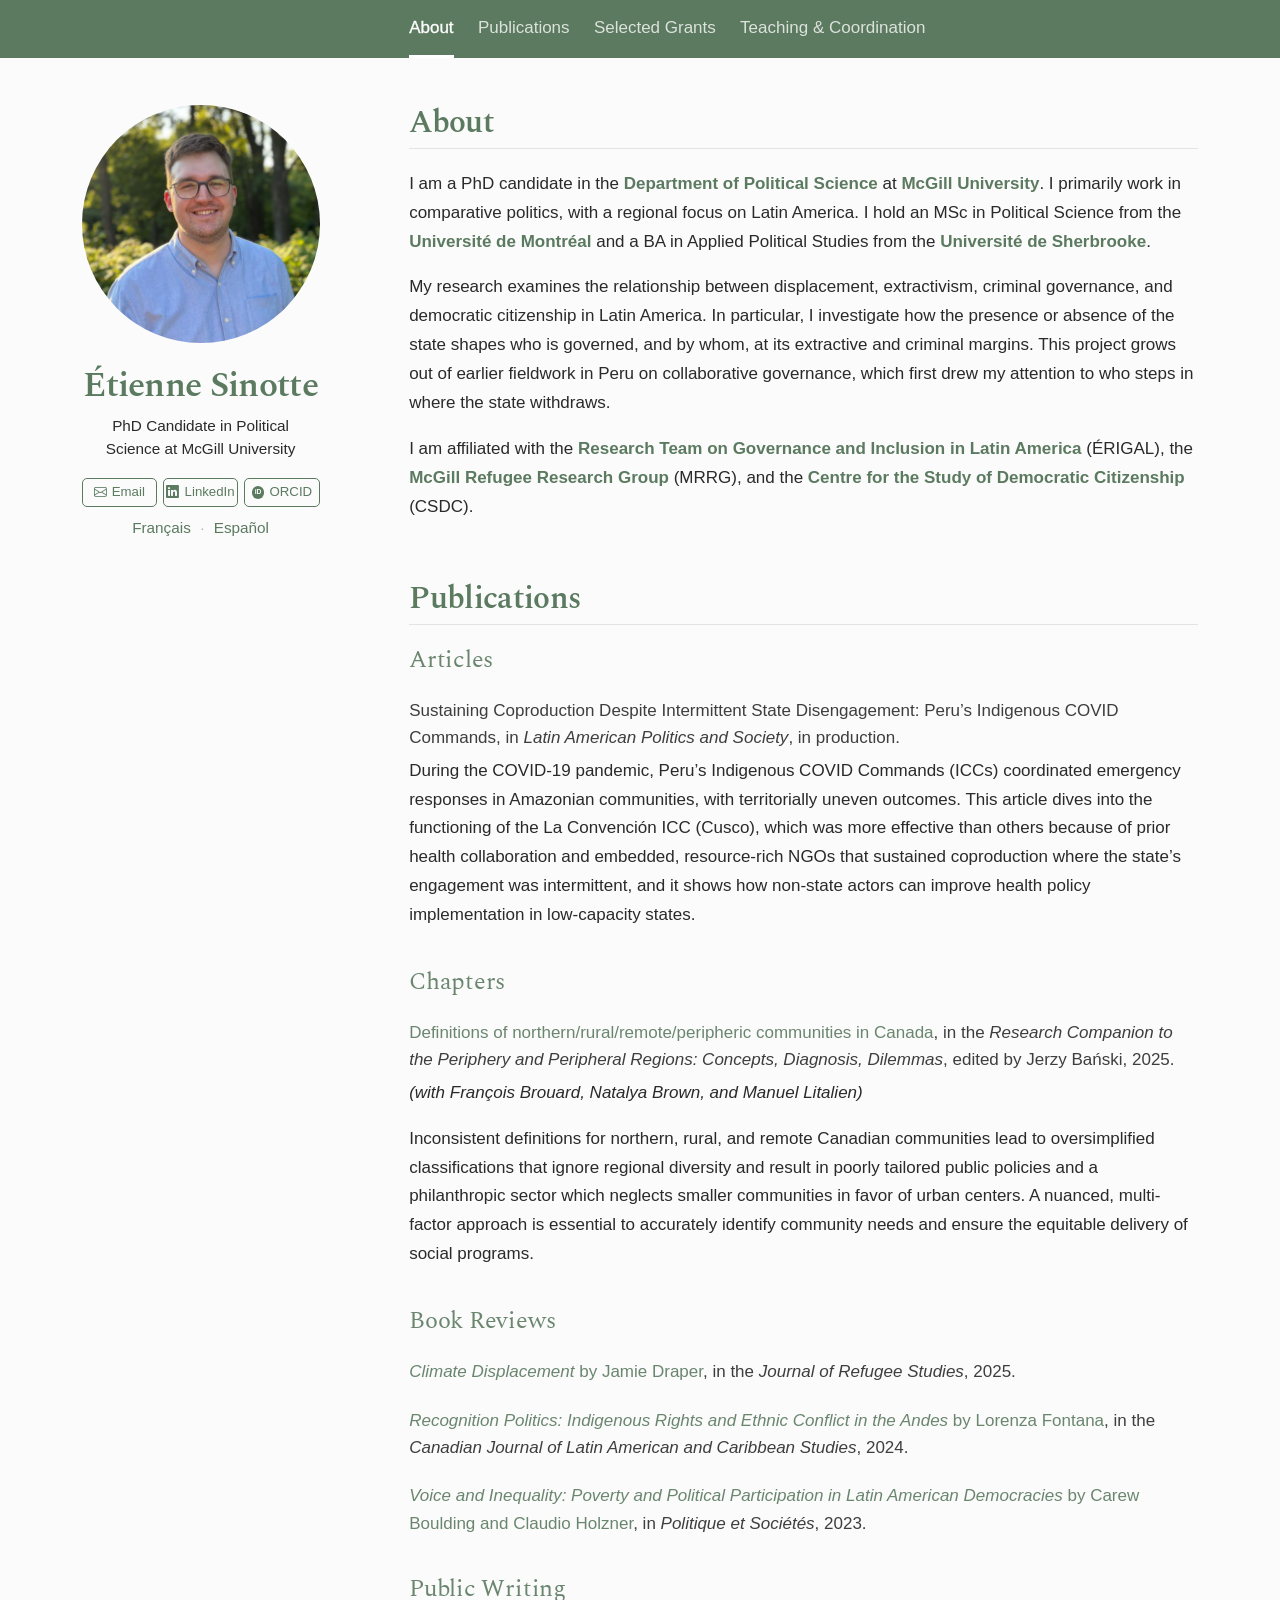
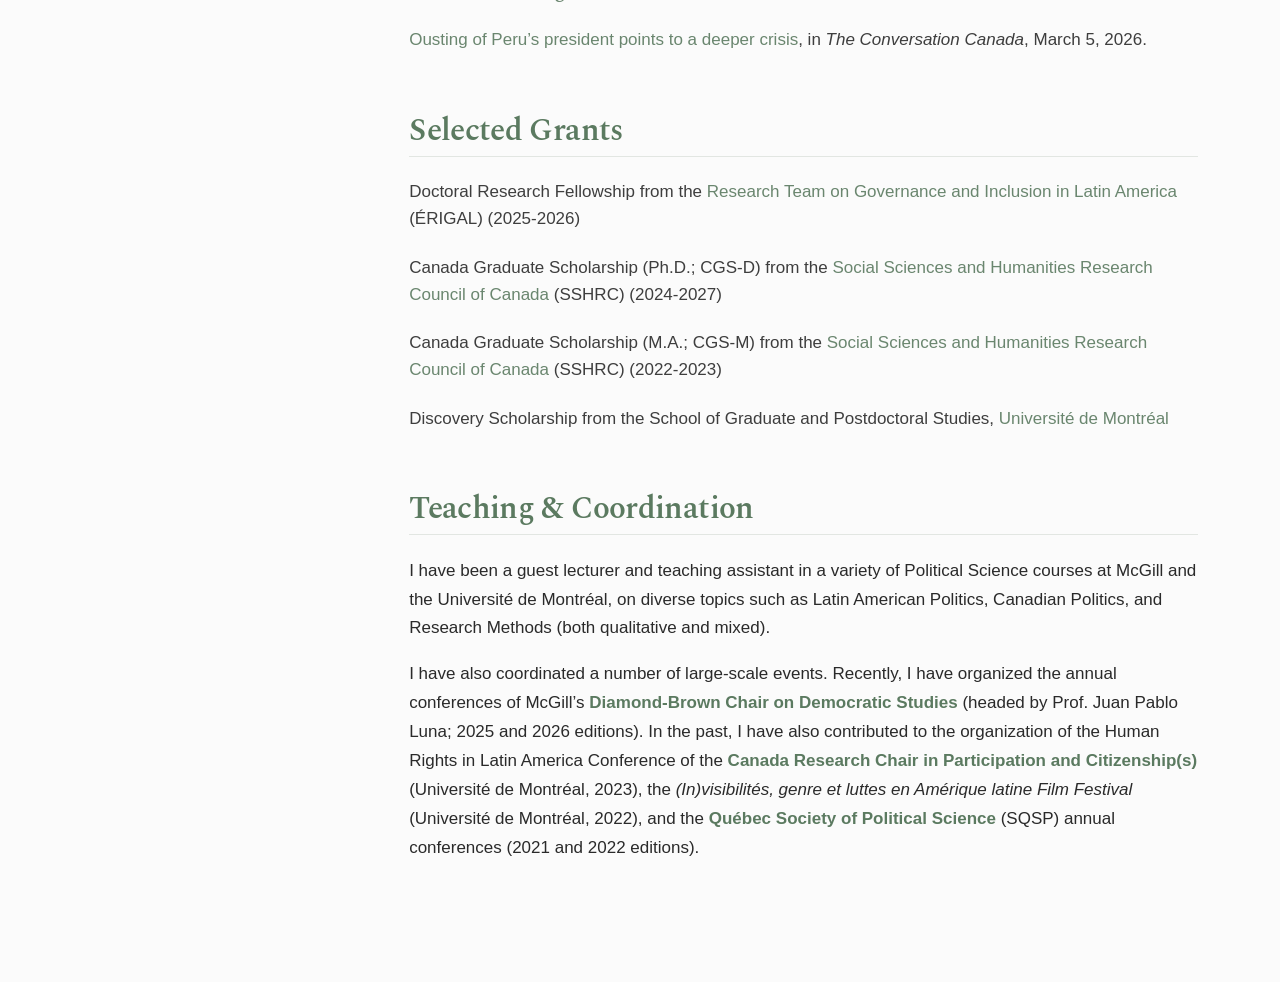
==== commit 3344b8f3: "Wider centred sidebar, buttons on one row, language line" ====
--- a/docs/index.html
+++ b/docs/index.html
@@ -84,7 +84,7 @@
 </ul>
 </div>
 <div class="lang-switch" role="navigation" aria-label="Language">
-<p><a href="index.html" class="on" aria-current="page" title="English">EN</a> <a href="indexFR.html" title="Français">FR</a> <a href="indexES.html" title="Español">ES</a></p>
+<p><a href="indexFR.html" lang="fr" hreflang="fr">Français</a> <a href="indexES.html" lang="es" hreflang="es">Español</a></p>
 </div>
 </div>
 <div class="site-nav">
@@ -164,7 +164,7 @@
 <section id="teachingandcoordination" class="level2">
 <h2 data-anchor-id="teachingandcoordination">Teaching &amp; Coordination</h2>
 <p>I have been a guest lecturer and teaching assistant in a variety of Political Science courses at McGill and the Université de Montréal, on diverse topics such as Latin American Politics, Canadian Politics, and Research Methods (both qualitative and mixed).</p>
-<p>I have also coordinated a number of large-scale events. Most recently, I have organized the annual conferences of McGill’s <a href="https://www.mcgill.ca/politicalscience/juan-pablo-luna">Diamond-Brown Chair on Democratic Studies</a> (headed by Prof.&nbsp;Juan Pablo Luna; 2025 and 2026 editions). In the past, I have also contributed to the organization of the Human Rights in Latin America Conference of the <a href="https://recherche.umontreal.ca/unite-de-recherche/is/ur14522/">Canada Research Chair in Participation and Citizenship(s)</a> (Université de Montréal, 2023), the <em>(In)visibilités, genre et luttes en Amérique latine Film Festival</em> (Université de Montréal, 2022), and the <a href="https://sqsp.uqam.ca">Québec Society of Political Science</a> (SQSP) annual conferences (2021 and 2022 editions).</p>
+<p>I have also coordinated a number of large-scale events. Recently, I have organized the annual conferences of McGill’s <a href="https://www.mcgill.ca/politicalscience/juan-pablo-luna">Diamond-Brown Chair on Democratic Studies</a> (headed by Prof.&nbsp;Juan Pablo Luna; 2025 and 2026 editions). In the past, I have also contributed to the organization of the Human Rights in Latin America Conference of the <a href="https://recherche.umontreal.ca/unite-de-recherche/is/ur14522/">Canada Research Chair in Participation and Citizenship(s)</a> (Université de Montréal, 2023), the <em>(In)visibilités, genre et luttes en Amérique latine Film Festival</em> (Université de Montréal, 2022), and the <a href="https://sqsp.uqam.ca">Québec Society of Political Science</a> (SQSP) annual conferences (2021 and 2022 editions).</p>
 </section>
 </div>
 </div>
